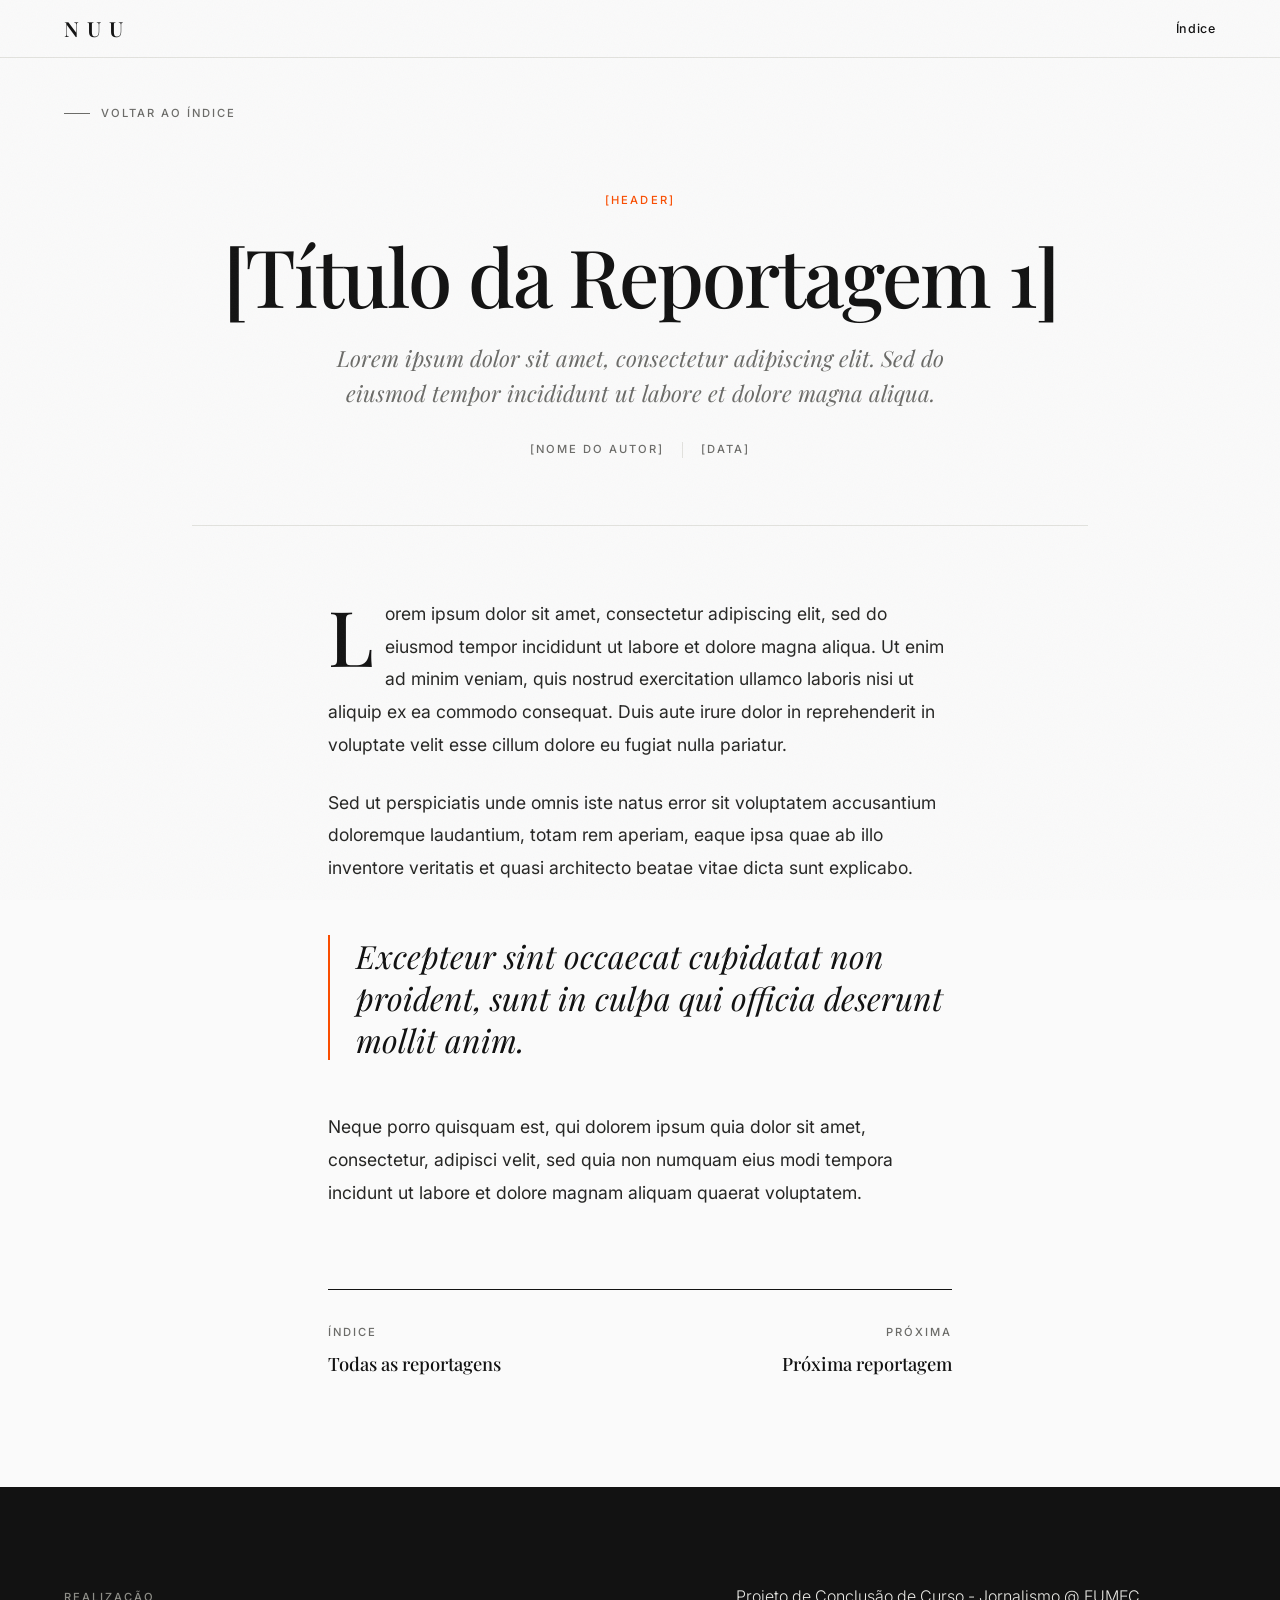
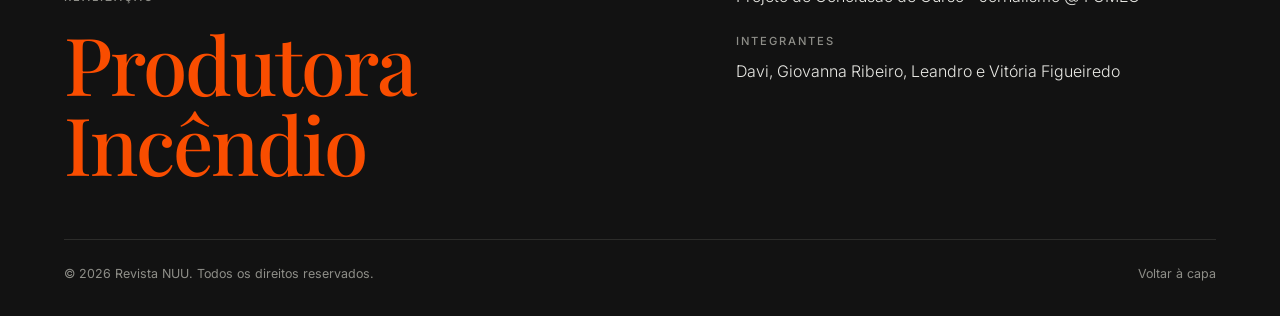
==== reportagem-1.html @ c1de63f0 "Add files via upload" ====
<!DOCTYPE html>
<html lang="pt-BR">
<head>
<meta charset="utf-8">
<meta name="viewport" content="width=device-width, initial-scale=1, viewport-fit=cover">
<title>[Título da Reportagem 1] | Revista NUU</title>
<meta name="description" content="Revista NUU. Projeto de Conclusão de Curso - Jornalismo @ FUMEC.">
<meta name="theme-color" content="#FAFAFA">
<meta property="og:title" content="[Título da Reportagem 1] | Revista NUU">
<meta property="og:description" content="Projeto de Conclusão de Curso - Jornalismo @ FUMEC.">
<link rel="icon" href="data:image/svg+xml,%3Csvg xmlns='http://www.w3.org/2000/svg' viewBox='0 0 64 64'%3E%3Crect width='64' height='64' fill='%23121212'/%3E%3Ctext x='32' y='46' font-size='38' text-anchor='middle' font-family='serif' fill='%23F94D00'%3EN%3C/text%3E%3C/svg%3E">
<link rel="preconnect" href="https://fonts.googleapis.com">
<link rel="preconnect" href="https://fonts.gstatic.com" crossorigin>
<link href="https://fonts.googleapis.com/css2?family=Inter:wght@300;400;500&family=Playfair+Display:ital,wght@0,400;0,500;0,600;1,400&display=swap" rel="stylesheet">
<link rel="stylesheet" href="style.css">
</head>
<body data-leitura>
<a class="skip" href="#conteudo">Ir para o conteúdo</a>
<header class="bar on" id="bar">
  <div class="wrap">
    <a class="wm" href="index.html" aria-label="Revista NUU, página inicial">NUU</a>
    <a class="lnk" href="index.html#indice">Índice</a>
  </div>
  <div class="prog" id="prog" aria-hidden="true"></div>
</header>

<main id="conteudo" class="artigo vw">
  <div class="wrap">
    <a class="volta mic" href="index.html#indice">Voltar ao índice</a>
    <article>
      <header>
        <span class="cat mic">[Header]</span>
        <h1>[Título da Reportagem 1]</h1>
        <p class="sub">Lorem ipsum dolor sit amet, consectetur adipiscing elit. Sed do eiusmod tempor incididunt ut labore et dolore magna aliqua.</p>
        <p class="by mic"><span>[Nome do Autor]</span><span>[Data]</span></p>
      </header>
      <div class="corpo">
      <!-- SUBSTITUA os parágrafos abaixo pelo texto da reportagem. Use <p> para parágrafos, <h2> para intertítulos e <blockquote> para citações. -->
      <p class="cap">Lorem ipsum dolor sit amet, consectetur adipiscing elit, sed do eiusmod tempor incididunt ut labore et dolore magna aliqua. Ut enim ad minim veniam, quis nostrud exercitation ullamco laboris nisi ut aliquip ex ea commodo consequat. Duis aute irure dolor in reprehenderit in voluptate velit esse cillum dolore eu fugiat nulla pariatur.</p>
      <p>Sed ut perspiciatis unde omnis iste natus error sit voluptatem accusantium doloremque laudantium, totam rem aperiam, eaque ipsa quae ab illo inventore veritatis et quasi architecto beatae vitae dicta sunt explicabo.</p>
      <blockquote>Excepteur sint occaecat cupidatat non proident, sunt in culpa qui officia deserunt mollit anim.</blockquote>
      <p>Neque porro quisquam est, qui dolorem ipsum quia dolor sit amet, consectetur, adipisci velit, sed quia non numquam eius modi tempora incidunt ut labore et dolore magnam aliquam quaerat voluptatem.</p>
      </div>
    </article>
    <nav class="seg" aria-label="Outras reportagens"><a href="index.html#indice"><span class="mic">Índice</span><b>Todas as reportagens</b></a><a href="reportagem-2.html"><span class="mic">Próxima</span><b>Próxima reportagem</b></a></nav>
  </div>
</main>
<footer>
  <div class="wrap">
    <div class="fg">
      <div><span class="mic">Realização</span><p class="prod">Produtora Incêndio</p></div>
      <div>
        <p>Projeto de Conclusão de Curso - Jornalismo @ FUMEC</p>
        <span class="mic" style="display:block;margin:1.5rem 0 .5rem">Integrantes</span>
        <p>Davi, Giovanna Ribeiro, Leandro e Vitória Figueiredo</p>
      </div>
    </div>
    <div class="fim"><span>© 2026 Revista NUU. Todos os direitos reservados.</span><a href="index.html">Voltar à capa</a></div>
  </div>
</footer>
<script src="script.js"></script>
</body>
</html>
---- style.css ----
/* Revista NUU - estilos. Cores e fontes ficam nas variáveis de :root. */
:root{--paper:#FAFAFA;--ink:#121212;--mute:#6B6B68;--line:#E2E2DE;--accent:#F94D00;
--serif:"Playfair Display",Didot,Georgia,serif;--sans:"Inter",system-ui,-apple-system,"Segoe UI",sans-serif;
--pad:clamp(1.25rem,5vw,4rem);--max:80rem;--ease:cubic-bezier(.2,.7,.2,1)}
*,*::before,*::after{box-sizing:border-box}
html{scroll-behavior:smooth;scroll-padding-top:5rem;-webkit-text-size-adjust:100%}
body{margin:0;background:var(--paper);color:var(--ink);font:400 1rem/1.6 var(--sans);-webkit-font-smoothing:antialiased;text-rendering:optimizeLegibility}
body::before{content:"";position:fixed;inset:0;pointer-events:none;z-index:50;opacity:.035;background-image:url("data:image/svg+xml,%3Csvg xmlns='http://www.w3.org/2000/svg' width='160' height='160'%3E%3Cfilter id='n'%3E%3CfeTurbulence type='fractalNoise' baseFrequency='.8' numOctaves='2' stitchTiles='stitch'/%3E%3C/filter%3E%3Crect width='100%25' height='100%25' filter='url(%23n)'/%3E%3C/svg%3E")}
a{color:inherit;text-decoration:none}
::selection{background:var(--accent);color:#fff}
:focus-visible{outline:2px solid var(--accent);outline-offset:4px}
[hidden]{display:none!important}
.wrap{max-width:var(--max);margin:0 auto;padding:0 var(--pad)}
.mic{font:500 .7rem/1.4 var(--sans);letter-spacing:.18em;text-transform:uppercase;color:var(--mute)}
.skip{position:fixed;left:1rem;top:-4rem;z-index:99;background:var(--ink);color:#fff;padding:.7rem 1rem;font-size:.85rem}
.skip:focus{top:1rem}

/* Barra */
.bar{position:fixed;inset:0 0 auto;z-index:40;background:rgba(250,250,250,.9);backdrop-filter:blur(10px);-webkit-backdrop-filter:blur(10px);border-bottom:1px solid var(--line);transform:translateY(-101%);transition:transform .45s var(--ease)}
.bar.on{transform:none}
.bar .wrap{display:flex;justify-content:space-between;align-items:center;padding-top:calc(.85rem + env(safe-area-inset-top,0px));padding-bottom:.85rem}
.wm{font:600 1.3rem/1 var(--serif);letter-spacing:.38em;margin-right:-.38em}
.lnk{position:relative;font:500 .78rem var(--sans);letter-spacing:.06em;padding:.45rem 0}
.lnk::after{content:"";position:absolute;left:0;right:0;bottom:0;height:1px;background:var(--accent);transform:scaleX(0);transform-origin:left;transition:transform .4s var(--ease)}
.lnk:hover::after{transform:scaleX(1)}
.prog{position:absolute;left:0;bottom:-1px;height:2px;width:0;background:var(--accent)}

/* Capa */
.capa{min-height:100vh;min-height:100svh;display:grid;grid-template-rows:auto 1fr auto;padding:calc(1.25rem + env(safe-area-inset-top,0px)) var(--pad) calc(1.75rem + env(safe-area-inset-bottom,0px));max-width:var(--max);margin:0 auto}
.topo{display:grid;grid-template-columns:1fr auto 1fr;align-items:center;padding-bottom:1.1rem;border-bottom:1px solid var(--line)}
.topo .wm{font-size:clamp(1.15rem,2.4vw,1.5rem)}
.topo .lnk{justify-self:end}
.miolo{display:flex;flex-direction:column;justify-content:center;padding:clamp(3rem,10vh,7rem) 0}
.fio{display:block;width:2.5rem;height:2px;background:var(--accent);margin-bottom:clamp(1.5rem,3vw,2.5rem)}
.capa h1{margin:0;max-width:15em;font:400 clamp(2.6rem,7.6vw,7rem)/1.02 var(--serif);letter-spacing:-.025em;text-wrap:balance}
.apoio{margin:clamp(2rem,5vw,4rem) 0 0 auto;max-width:25rem;padding-top:1.1rem;border-top:1px solid var(--line)}
.apoio p{margin:0 0 .7rem;font-weight:300;font-size:1.02rem;line-height:1.65;color:#3a3a38}
.pe{display:flex;justify-content:space-between;align-items:center;gap:1rem}
.cue{display:flex;align-items:center;gap:1rem}
.cue i{position:relative;display:block;width:3.5rem;height:1px;background:var(--line);overflow:hidden}
.cue i::after{content:"";position:absolute;inset:0;background:var(--ink);transform:translateX(-100%);animation:cue 2.6s var(--ease) 1.6s infinite}
.cue:hover{color:var(--ink)}
@keyframes cue{60%,100%{transform:translateX(100%)}}
.capa .fio,.capa h1,.capa .apoio,.capa .topo,.capa .pe{animation:subir 1.1s var(--ease) both}
.capa .topo{animation-name:surgir}
.capa .fio{animation-delay:.15s}.capa h1{animation-delay:.3s}.capa .apoio{animation-delay:.6s}.capa .pe{animation-delay:.85s}
@keyframes subir{from{opacity:0;transform:translateY(1.4rem)}to{opacity:1;transform:none}}
@keyframes surgir{from{opacity:0}to{opacity:1}}

/* Índice */
.indice{padding:clamp(4rem,10vw,8rem) 0 clamp(4rem,9vw,7rem)}
.cab{display:flex;justify-content:space-between;align-items:flex-end;gap:1rem;padding-top:1.5rem;border-top:2px solid var(--ink);margin-bottom:clamp(2.5rem,6vw,4.5rem)}
.cab h2{margin:0;font:500 clamp(2.2rem,5vw,3.6rem)/1 var(--serif);letter-spacing:-.02em}
.grade{display:grid;grid-template-columns:repeat(12,1fr);column-gap:clamp(1.5rem,4vw,4rem);row-gap:clamp(1.5rem,3vw,2.5rem)}
.card{display:flex;flex-direction:column;justify-content:space-between;grid-column:span 12;border-top:1px solid var(--line);padding:1.5rem 0 1rem}
.card .cat{color:var(--accent);margin-bottom:1.25rem}
.tit{margin:0 0 1.1rem;font:500 clamp(1.7rem,3vw,2.5rem)/1.12 var(--serif);letter-spacing:-.015em;text-wrap:balance}
.tit span{background:linear-gradient(currentColor,currentColor) 0 100%/0 1px no-repeat;transition:background-size .6s var(--ease);padding-bottom:.08em}
.card:hover .tit span,.card:focus-visible .tit span{background-size:100% 1px}
.card .ap{margin:0;max-width:34rem;font-weight:300;font-size:.97rem;line-height:1.7;color:#4a4a47}
.card .rod{display:flex;justify-content:space-between;align-items:center;margin-top:2rem}
.card .ler{display:flex;align-items:center;gap:.7rem;font:400 italic .95rem var(--serif);color:var(--mute);transition:color .3s}
.card .ler::after{content:"";width:1.6rem;height:1px;background:currentColor;transition:width .5s var(--ease)}
.card:hover .ler{color:var(--ink)}.card:hover .ler::after{width:3rem}
.c-0 .tit{font-size:clamp(2.2rem,5vw,4rem)}
@media(min-width:861px){.c-1,.c-2{grid-column:span 6}.c-3{grid-column:span 4}.c-4{grid-column:span 8}.c-4 .tit{font-size:clamp(2rem,3.6vw,3rem)}}

/* Reportagem */
.vw{animation:surgir .6s ease both}
.artigo{padding:calc(6rem + env(safe-area-inset-top,0px)) 0 clamp(4rem,9vw,7rem)}
.volta{display:inline-flex;align-items:center;gap:.7rem;margin-bottom:clamp(2.5rem,6vw,4.5rem)}
.volta::before{content:"";width:1.6rem;height:1px;background:currentColor;transition:width .5s var(--ease)}
.volta:hover::before{width:2.6rem}
.artigo header{max-width:56rem;margin:0 auto clamp(2.5rem,6vw,4.5rem);text-align:center;padding-bottom:clamp(2rem,5vw,3.5rem);border-bottom:1px solid var(--line)}
.artigo .cat{color:var(--accent);margin-bottom:1.5rem;display:block}
.artigo h1{margin:0 0 1.5rem;font:500 clamp(2.4rem,6.4vw,5rem)/1.05 var(--serif);letter-spacing:-.025em;text-wrap:balance;outline:none}
.artigo .sub{margin:0 auto 2rem;max-width:40rem;font:italic 400 clamp(1.15rem,2vw,1.4rem)/1.55 var(--serif);color:var(--mute)}
.by{display:flex;justify-content:center;gap:1.1rem}
.by span+span{padding-left:1.1rem;border-left:1px solid var(--line)}
.corpo{max-width:39rem;margin:0 auto;font-size:1.1rem;line-height:1.85;color:#262624}
.corpo p{margin:0 0 1.6rem;hyphens:auto}
.corpo .cap::first-letter{float:left;font:500 4.8rem/.78 var(--serif);padding:.5rem .7rem 0 0;color:var(--ink)}
.corpo blockquote{margin:3.2rem 0;padding:0 0 0 1.6rem;border-left:2px solid var(--accent);font:italic 400 clamp(1.5rem,3vw,2rem)/1.3 var(--serif);color:var(--ink)}
.seg{max-width:39rem;margin:clamp(3rem,7vw,5rem) auto 0;display:grid;grid-template-columns:1fr 1fr;gap:2rem;padding-top:1.75rem;border-top:1px solid var(--ink)}
.seg a{display:block}.seg a:last-child{text-align:right}
.seg b{display:block;margin-top:.5rem;font:500 1.15rem/1.25 var(--serif);transition:color .3s}
.seg a:hover b{color:var(--accent)}

/* Rodapé */
footer{background:var(--ink);color:#E8E8E4;padding:clamp(3.5rem,8vw,6rem) 0 calc(2rem + env(safe-area-inset-bottom,0px))}
footer .mic{color:#8E8E88}
.fg{display:grid;grid-template-columns:1.3fr 1fr;gap:3rem}
.prod{margin:.9rem 0 0;font:500 clamp(2.4rem,6.5vw,5rem)/1 var(--serif);letter-spacing:-.025em;color:#F94D00}
footer p{margin:0 0 .5rem;font-weight:300;line-height:1.7}
.fim{display:flex;justify-content:space-between;flex-wrap:wrap;gap:1rem;margin-top:3.5rem;padding-top:1.5rem;border-top:1px solid #2c2c2a;font-size:.78rem;color:#8E8E88}
.fim a:hover{color:#fff}

@media(max-width:860px){
.topo{grid-template-columns:auto 1fr}.topo>span:first-child{display:none}.topo .wm{justify-self:start;margin-right:0}
.apoio{margin-left:0;max-width:none}
.fg{grid-template-columns:1fr;gap:2rem}
.seg{grid-template-columns:1fr}.seg a:last-child{text-align:left}
.corpo{font-size:1.05rem}
.corpo .cap::first-letter{font-size:4rem}
}
@media(prefers-reduced-motion:reduce){html{scroll-behavior:auto}*,*::before,*::after{animation:none!important;transition:none!important}}

/* Texto das reportagens: subtítulos, links, listas e imagens (uso opcional) */
.corpo h2{margin:2.8rem 0 1rem;font:500 clamp(1.6rem,3vw,2.1rem)/1.2 var(--serif);letter-spacing:-.015em}
.corpo a{border-bottom:1px solid var(--accent)}
.corpo a:hover{color:var(--accent)}
.corpo ul,.corpo ol{margin:0 0 1.6rem;padding-left:1.3rem}
.corpo li{margin-bottom:.5rem}
.corpo figure{margin:2.5rem 0}
.corpo img{max-width:100%;height:auto;display:block}
.corpo figcaption{margin-top:.7rem;font-size:.85rem;color:var(--mute)}
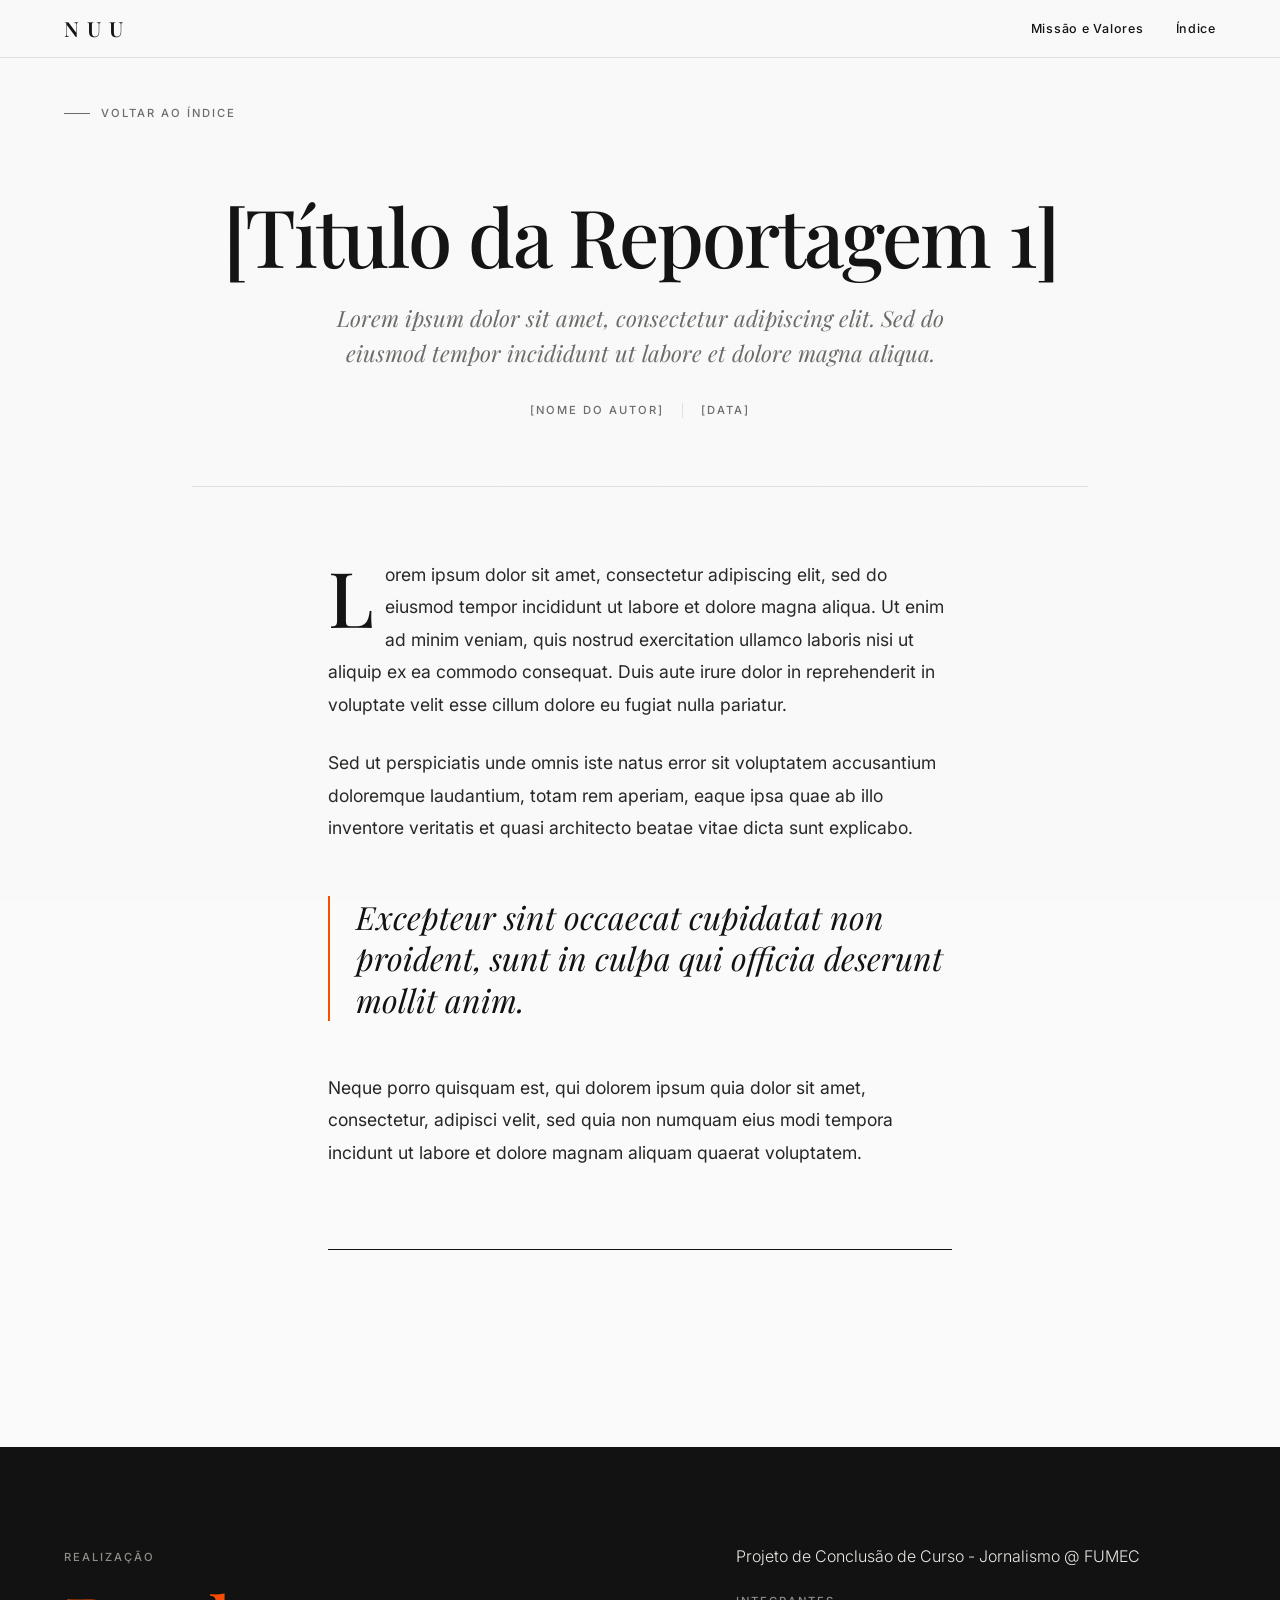
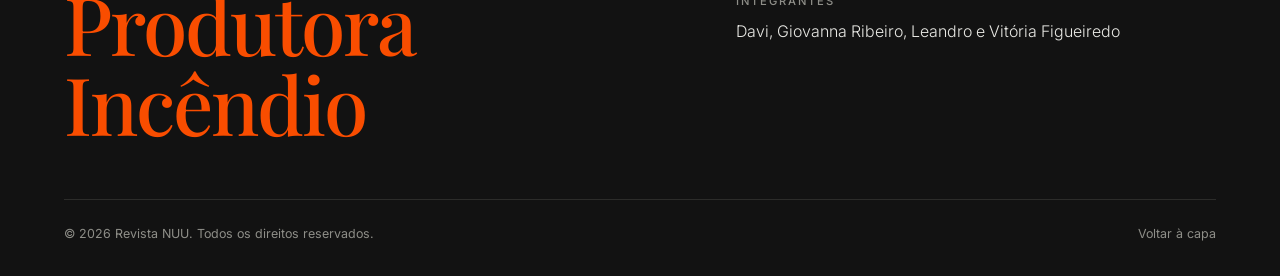
==== commit 5f8b6f79: "Add files via upload" ====
--- a/reportagem-1.html
+++ b/reportagem-1.html
@@ -19,7 +19,7 @@
 <header class="bar on" id="bar">
   <div class="wrap">
     <a class="wm" href="index.html" aria-label="Revista NUU, página inicial">NUU</a>
-    <a class="lnk" href="index.html#indice">Índice</a>
+    <nav class="links" aria-label="Principal"><a class="lnk" href="missao.html">Missão e Valores</a><a class="lnk" href="index.html#indice">Índice</a></nav>
   </div>
   <div class="prog" id="prog" aria-hidden="true"></div>
 </header>
@@ -29,7 +29,6 @@
     <a class="volta mic" href="index.html#indice">Voltar ao índice</a>
     <article>
       <header>
-        <span class="cat mic">[Header]</span>
         <h1>[Título da Reportagem 1]</h1>
         <p class="sub">Lorem ipsum dolor sit amet, consectetur adipiscing elit. Sed do eiusmod tempor incididunt ut labore et dolore magna aliqua.</p>
         <p class="by mic"><span>[Nome do Autor]</span><span>[Data]</span></p>
--- a/style.css
+++ b/style.css
@@ -31,19 +31,12 @@
 .topo .wm{font-size:clamp(1.15rem,2.4vw,1.5rem)}
 .topo .lnk{justify-self:end}
 .miolo{display:flex;flex-direction:column;justify-content:center;padding:clamp(3rem,10vh,7rem) 0}
-.fio{display:block;width:2.5rem;height:2px;background:var(--accent);margin-bottom:clamp(1.5rem,3vw,2.5rem)}
-.capa h1{margin:0;max-width:15em;font:400 clamp(2.6rem,7.6vw,7rem)/1.02 var(--serif);letter-spacing:-.025em;text-wrap:balance}
-.apoio{margin:clamp(2rem,5vw,4rem) 0 0 auto;max-width:25rem;padding-top:1.1rem;border-top:1px solid var(--line)}
-.apoio p{margin:0 0 .7rem;font-weight:300;font-size:1.02rem;line-height:1.65;color:#3a3a38}
 .pe{display:flex;justify-content:space-between;align-items:center;gap:1rem}
 .cue{display:flex;align-items:center;gap:1rem}
 .cue i{position:relative;display:block;width:3.5rem;height:1px;background:var(--line);overflow:hidden}
 .cue i::after{content:"";position:absolute;inset:0;background:var(--ink);transform:translateX(-100%);animation:cue 2.6s var(--ease) 1.6s infinite}
 .cue:hover{color:var(--ink)}
 @keyframes cue{60%,100%{transform:translateX(100%)}}
-.capa .fio,.capa h1,.capa .apoio,.capa .topo,.capa .pe{animation:subir 1.1s var(--ease) both}
-.capa .topo{animation-name:surgir}
-.capa .fio{animation-delay:.15s}.capa h1{animation-delay:.3s}.capa .apoio{animation-delay:.6s}.capa .pe{animation-delay:.85s}
 @keyframes subir{from{opacity:0;transform:translateY(1.4rem)}to{opacity:1;transform:none}}
 @keyframes surgir{from{opacity:0}to{opacity:1}}
 
@@ -97,7 +90,6 @@
 
 @media(max-width:860px){
 .topo{grid-template-columns:auto 1fr}.topo>span:first-child{display:none}.topo .wm{justify-self:start;margin-right:0}
-.apoio{margin-left:0;max-width:none}
 .fg{grid-template-columns:1fr;gap:2rem}
 .seg{grid-template-columns:1fr}.seg a:last-child{text-align:left}
 .corpo{font-size:1.05rem}
@@ -114,3 +106,45 @@
 .corpo figure{margin:2.5rem 0}
 .corpo img{max-width:100%;height:auto;display:block}
 .corpo figcaption{margin-top:.7rem;font-size:.85rem;color:var(--mute)}
+
+/* Logotipo na capa */
+.miolo{align-items:center}
+.logo{margin:0;width:min(100%,48rem);animation:subir 1.1s var(--ease) .3s both}
+.logo img{display:block;width:100%;height:auto}
+.capa .topo{animation:surgir 1.1s ease both}
+.capa .pe{animation:subir 1.1s var(--ease) .85s both}
+
+/* Correção mobile: a coluna da capa não pode crescer além da largura da tela */
+.capa{grid-template-columns:minmax(0,1fr);overflow-x:clip}
+.miolo,.logo{min-width:0;max-width:100%}
+.logo img{max-width:100%}
+
+/* Imagens nas reportagens */
+.destaque{max-width:56rem;margin:0 auto clamp(2.5rem,6vw,4rem)}
+.destaque img,.corpo figure img{display:block;width:100%;height:auto}
+.destaque figcaption{margin-top:.7rem;font-size:.85rem;color:var(--mute)}
+.corpo figure.retrato{max-width:30rem;margin:3rem auto}
+
+/* Navegação superior com dois links */
+.links{display:flex;align-items:baseline;gap:clamp(1rem,3vw,2rem)}
+.topo .links{justify-self:end}
+.lnk[aria-current]::after{transform:scaleX(1)}
+
+/* Legendas e variações de imagem nas reportagens */
+.corpo figcaption,.destaque figcaption{margin-top:.8rem;font-size:.85rem;line-height:1.5;color:var(--mute)}
+figcaption .cred{display:block;margin-top:.25rem;font:500 .68rem/1.4 var(--sans);letter-spacing:.14em;text-transform:uppercase}
+.corpo figure.quadrada{max-width:34rem;margin:3rem auto}
+@media(min-width:1000px){.corpo figure.paisagem{margin-left:-6rem;margin-right:-6rem}}
+.corpo .dateline{margin:0 0 .9rem}
+
+/* Página Missão, Visão e Valores */
+.princ{max-width:64rem;margin:0 auto}
+.princ section{display:grid;grid-template-columns:minmax(0,1fr);gap:1.25rem;padding:clamp(2rem,5vw,3.5rem) 0;border-top:1px solid var(--line)}
+.princ section:first-child{border-top:0;padding-top:0}
+.princ h2{margin:0;font:500 clamp(1.8rem,3.2vw,2.4rem)/1.1 var(--serif);letter-spacing:-.015em}
+.princ .decl{margin:0;font:400 clamp(1.35rem,2.5vw,1.9rem)/1.45 var(--serif);letter-spacing:-.01em;text-wrap:pretty}
+.princ dl{margin:0}
+.princ dt{margin:0 0 .45rem;font:500 clamp(1.2rem,2vw,1.45rem)/1.25 var(--serif)}
+.princ dd{margin:0 0 1.8rem;max-width:38rem;font-weight:300;line-height:1.75;color:#3a3a38}
+.princ dd:last-child{margin-bottom:0}
+@media(min-width:861px){.princ section{grid-template-columns:14rem minmax(0,1fr);gap:3rem}.princ h2{position:sticky;top:6rem;align-self:start}}
